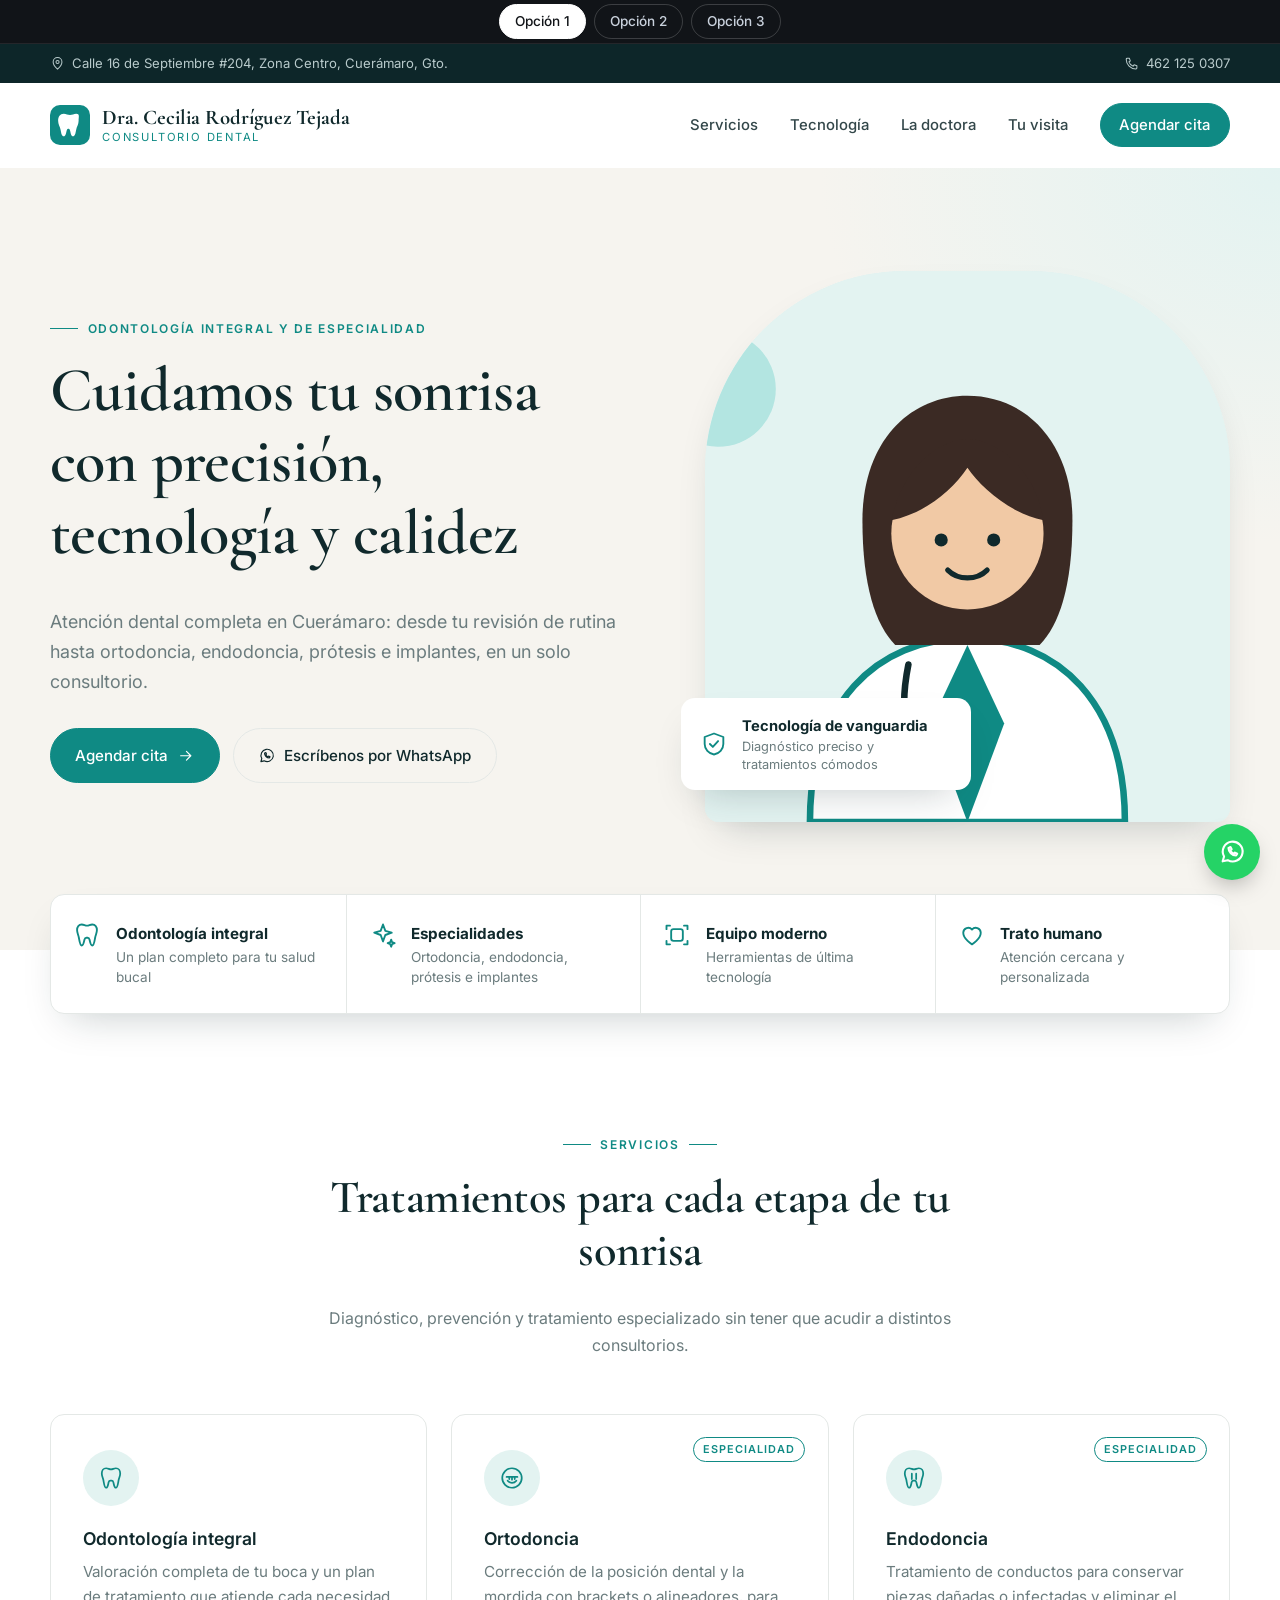
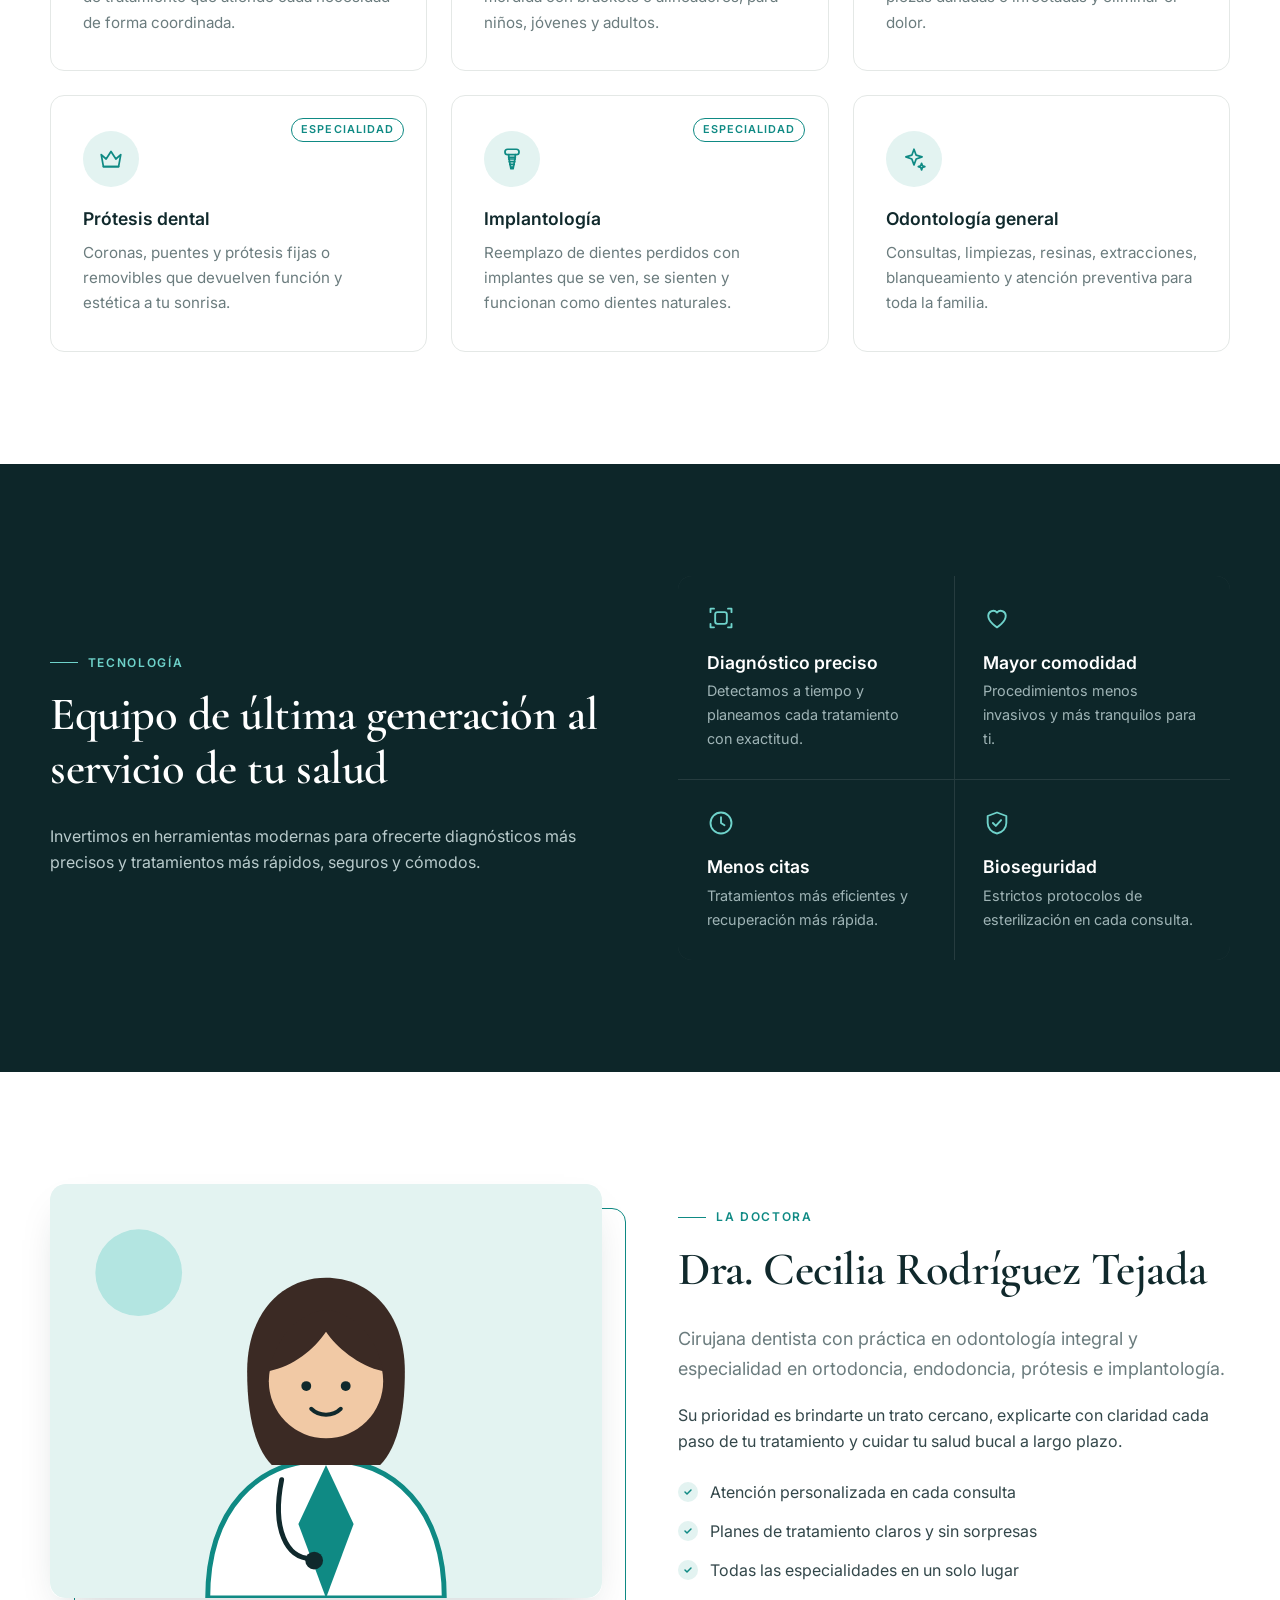
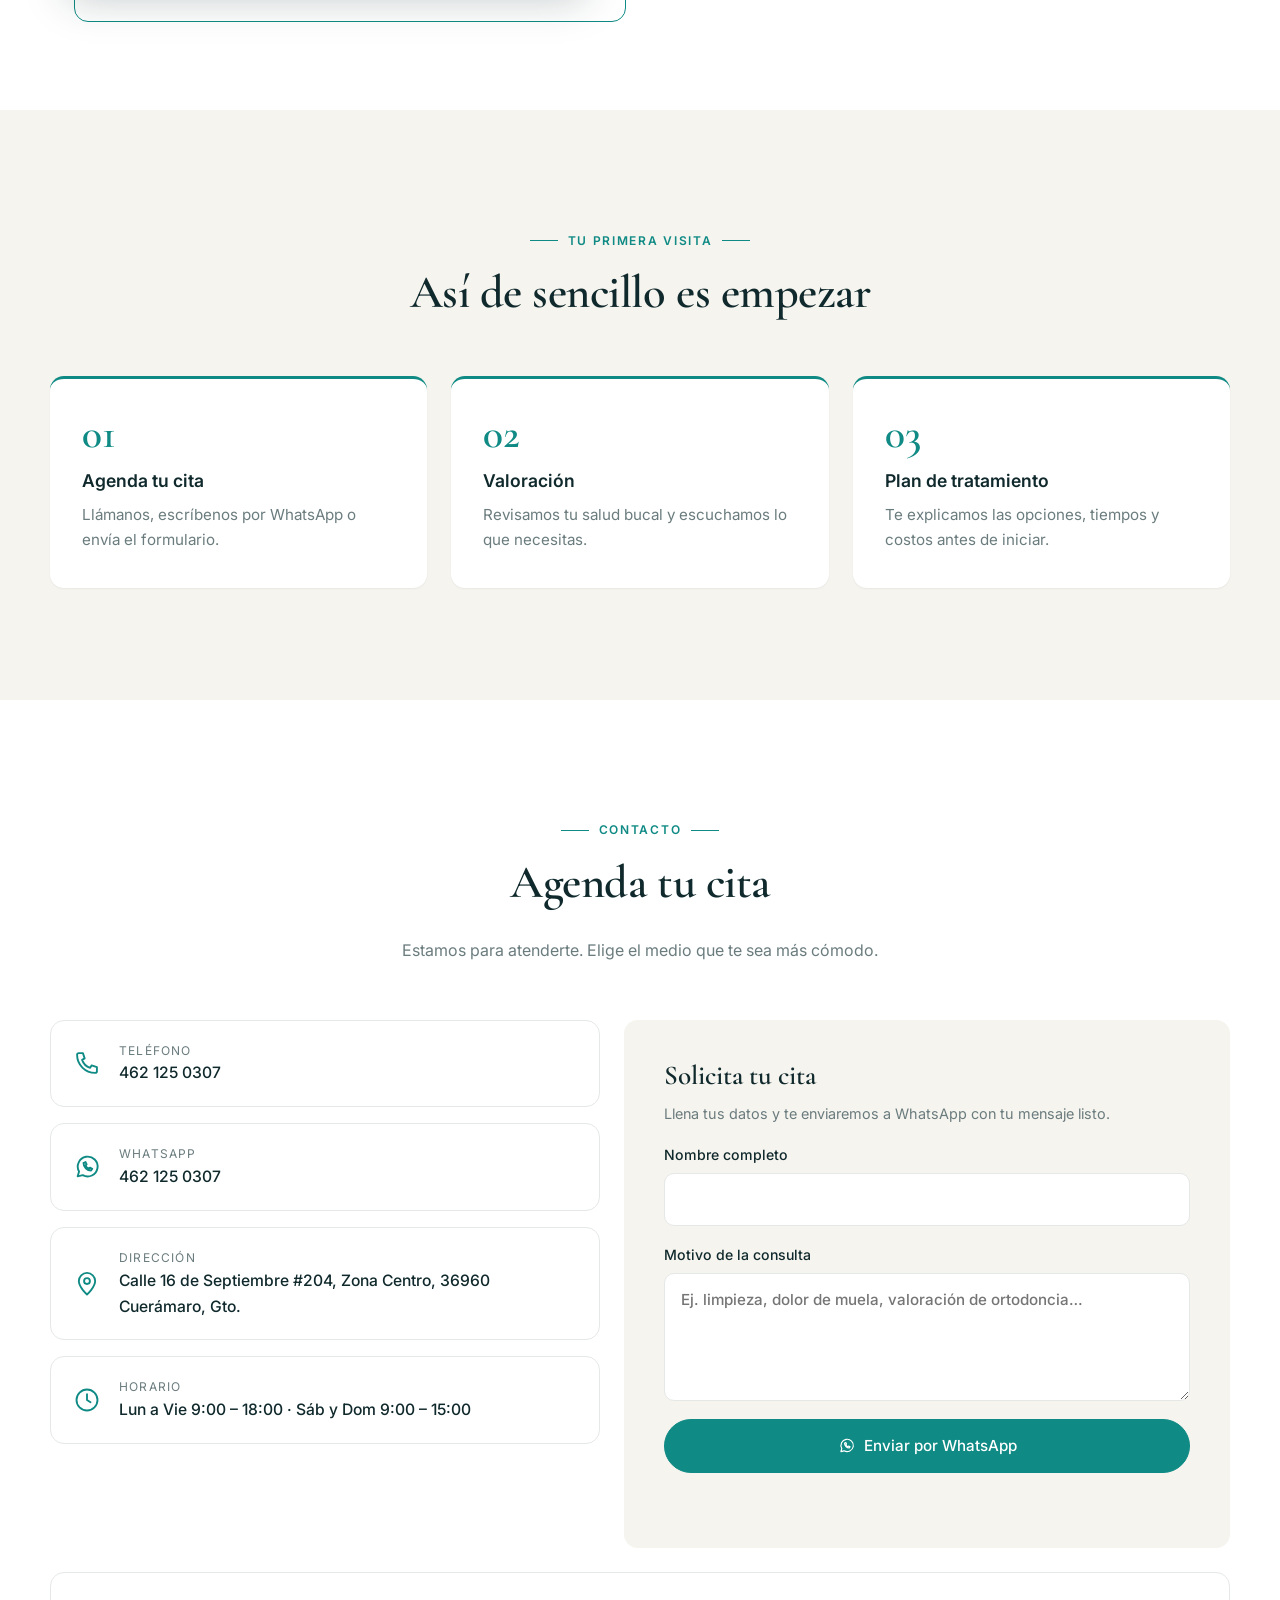
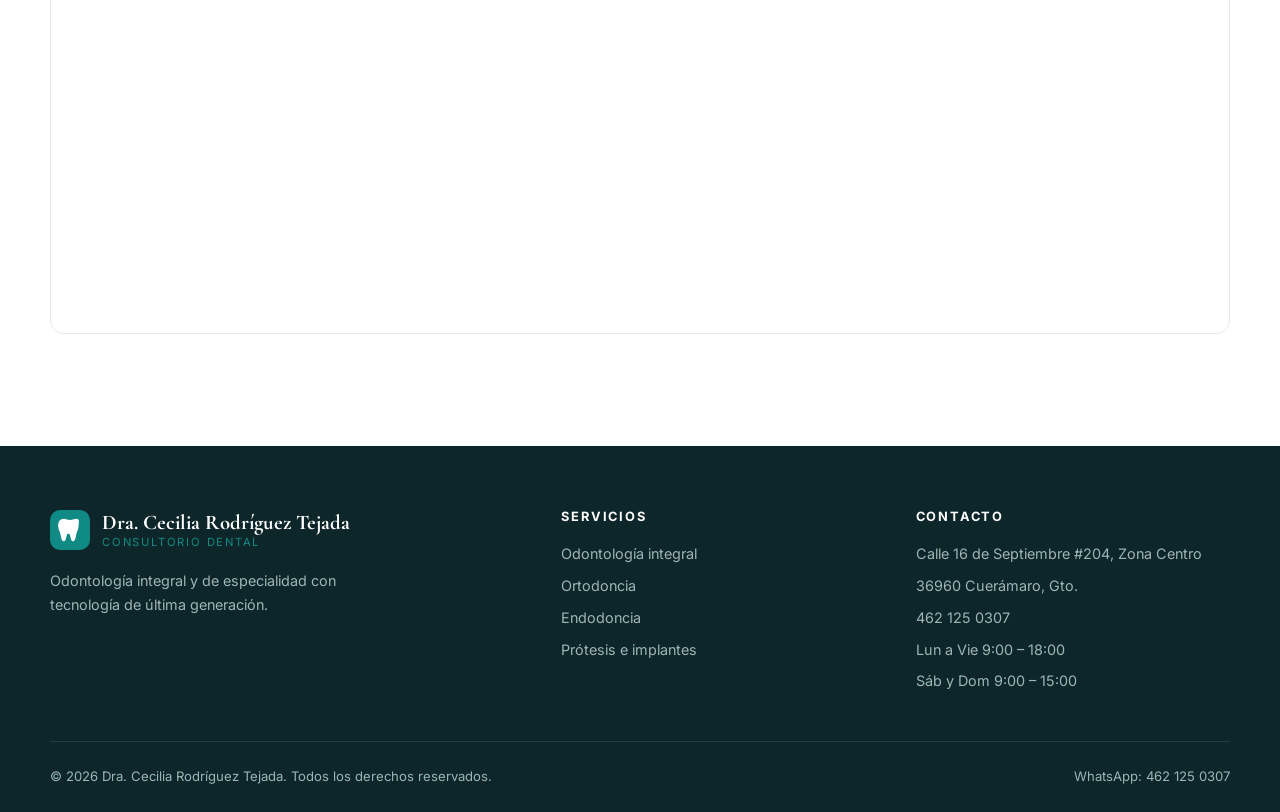
==== DraCeciliaRodriguez/index.html @ 2bcf930e "Add files via upload" ====
<!DOCTYPE html>
<html lang="es">
<head>
  <meta charset="UTF-8">
  <meta name="viewport" content="width=device-width, initial-scale=1.0, viewport-fit=cover">
  <title>Dra. Cecilia Rodríguez Tejada | Consultorio Dental en Cuerámaro</title>
  <meta name="description" content="Consultorio dental de la Dra. Cecilia Rodríguez Tejada en Cuerámaro, Gto.: odontología integral, ortodoncia, endodoncia, prótesis e implantología con tecnología de última generación.">
  <link rel="preconnect" href="https://fonts.googleapis.com">
  <link rel="preconnect" href="https://fonts.gstatic.com" crossorigin>
  <link href="https://fonts.googleapis.com/css2?family=Cormorant+Garamond:wght@500;600;700&family=Inter:wght@400;500;600&display=swap" rel="stylesheet">
  <link rel="stylesheet" href="css/styles.css">
  <link rel="stylesheet" href="css/switcher.css">
  <link rel="icon" href="img/favicon.svg" type="image/svg+xml">
</head>
<body>

  <!-- Menú para cambiar de versión -->
  <nav class="switcher" aria-label="Versiones de la página">
    <a href="index.html" aria-current="page">Opción 1</a>
    <a href="index2.html">Opción 2</a>
    <a href="index3.html">Opción 3</a>
  </nav>

  <!-- Íconos reutilizables -->
  <svg width="0" height="0" style="position:absolute" aria-hidden="true">
    <defs>
      <symbol id="i-tooth" viewBox="0 0 24 24"><path d="M7.5 3C4.9 3 3.5 5 3.5 7.8c0 2.4 1 3.8 1.5 6.3.5 2.6.9 6.9 2.5 6.9s1.8-3 2.3-5c.3-1.3.9-1.6 1.7-1.6h1c.8 0 1.4.3 1.7 1.6.5 2 .7 5 2.3 5s2-4.3 2.5-6.9c.5-2.5 1.5-3.9 1.5-6.3C20.5 5 19.1 3 16.5 3c-1.9 0-2.8 1-4.5 1S9.4 3 7.5 3z"/></symbol>
      <symbol id="i-smile" viewBox="0 0 24 24"><circle cx="12" cy="12" r="9"/><path d="M8 14.5c1 1.3 2.4 2 4 2s3-.7 4-2"/><path d="M7 11h10"/><path d="M9.5 11v2M12 11v2.5M14.5 11v2"/></symbol>
      <symbol id="i-root" viewBox="0 0 24 24"><path d="M7.5 3C4.9 3 3.5 5 3.5 7.8c0 2.4 1 3.8 1.5 6.3.5 2.6.9 6.9 2.5 6.9s1.8-3 2.3-5c.3-1.3.9-1.6 1.7-1.6h1c.8 0 1.4.3 1.7 1.6.5 2 .7 5 2.3 5s2-4.3 2.5-6.9c.5-2.5 1.5-3.9 1.5-6.3C20.5 5 19.1 3 16.5 3c-1.9 0-2.8 1-4.5 1S9.4 3 7.5 3z"/><path d="M10 8v5M14 8v5"/></symbol>
      <symbol id="i-crown" viewBox="0 0 24 24"><path d="M3 8l4.5 4L12 5l4.5 7L21 8l-2 11H5z"/><path d="M5 19h14"/></symbol>
      <symbol id="i-implant" viewBox="0 0 24 24"><path d="M8 3h8c1.5 0 2.5 1 2.5 2.5S17.5 8 16 8H8C6.5 8 5.5 7 5.5 5.5S6.5 3 8 3z"/><path d="M9 8v2.5h6V8"/><path d="M9 12h6M9.5 14.5h5M10 17h4M11 19.5h2"/><path d="M9 10.5L11 21h2l2-10.5"/></symbol>
      <symbol id="i-sparkle" viewBox="0 0 24 24"><path d="M12 3l2 5.5L19.5 10 14 12l-2 5.5L10 12 4.5 10 10 8.5z"/><path d="M19 16l.8 2.2L22 19l-2.2.8L19 22l-.8-2.2L16 19l2.2-.8z"/></symbol>
      <symbol id="i-scan" viewBox="0 0 24 24"><path d="M3 7V4h3M18 4h3v3M21 17v3h-3M6 20H3v-3"/><rect x="7" y="7" width="10" height="10" rx="2"/></symbol>
      <symbol id="i-shield" viewBox="0 0 24 24"><path d="M12 3l8 3v6c0 4.5-3.4 8.2-8 9-4.6-.8-8-4.5-8-9V6z"/><path d="M8.5 12l2.5 2.5 4.5-5"/></symbol>
      <symbol id="i-clock" viewBox="0 0 24 24"><circle cx="12" cy="12" r="9"/><path d="M12 7v5l3 2"/></symbol>
      <symbol id="i-heart" viewBox="0 0 24 24"><path d="M12 20s-7.5-4.6-7.5-10A4.3 4.3 0 0 1 12 7.3 4.3 4.3 0 0 1 19.5 10c0 5.4-7.5 10-7.5 10z"/></symbol>
      <symbol id="i-pin" viewBox="0 0 24 24"><path d="M12 21s-7-6.2-7-11.5A7 7 0 0 1 19 9.5C19 14.8 12 21 12 21z"/><circle cx="12" cy="9.5" r="2.5"/></symbol>
      <symbol id="i-phone" viewBox="0 0 24 24"><path d="M5 3.5h3.5l1.5 4.5-2.2 1.3a11 11 0 0 0 6.9 6.9L16 14l4.5 1.5V19a1.5 1.5 0 0 1-1.5 1.5A15.5 15.5 0 0 1 3.5 5 1.5 1.5 0 0 1 5 3.5z"/></symbol>
      <symbol id="i-arrow" viewBox="0 0 24 24"><path d="M5 12h14M13 6l6 6-6 6"/></symbol>
      <symbol id="i-whatsapp" viewBox="0 0 24 24"><path d="M4 20l1.2-4.2A8.5 8.5 0 1 1 8.4 19z"/><path d="M9 8.5c0 3.5 3 6.5 6.5 6.5l1-1.5-2-1-1 1c-1.2-.5-2.3-1.6-2.8-2.8l1-1-1-2-1.5 1z"/></symbol>
    </defs>
  </svg>

  <!-- Barra superior -->
  <div class="topbar">
    <div class="container topbar__inner">
      <span><svg class="icon"><use href="#i-pin"/></svg> Calle 16 de Septiembre #204, Zona Centro, Cuerámaro, Gto.</span>
      <a href="tel:+524621250307"><svg class="icon"><use href="#i-phone"/></svg> 462 125 0307</a>
    </div>
  </div>

  <!-- Encabezado -->
  <header class="header" id="header">
    <div class="container header__inner">
      <a href="#inicio" class="logo">
        <img src="img/logo.svg" alt="" width="40" height="40">
        <span class="logo__text">
          <strong>Dra. Cecilia Rodríguez Tejada</strong>
          <small>Consultorio Dental</small>
        </span>
      </a>
      <button class="nav-toggle" id="navToggle" aria-label="Abrir menú" aria-expanded="false">
        <span></span><span></span><span></span>
      </button>
      <nav class="nav" id="nav">
        <a href="#servicios">Servicios</a>
        <a href="#tecnologia">Tecnología</a>
        <a href="#doctora">La doctora</a>
        <a href="#visita">Tu visita</a>
        <a href="#contacto" class="btn btn--small">Agendar cita</a>
      </nav>
    </div>
  </header>

  <main>
    <!-- Hero -->
    <section class="hero" id="inicio">
      <div class="container hero__inner">
        <div class="hero__text">
          <p class="eyebrow">Odontología integral y de especialidad</p>
          <h1>Cuidamos tu sonrisa con precisión, tecnología y calidez</h1>
          <p class="lead">Atención dental completa en Cuerámaro: desde tu revisión de rutina hasta ortodoncia, endodoncia, prótesis e implantes, en un solo consultorio.</p>
          <div class="hero__actions">
            <a href="#contacto" class="btn">Agendar cita <svg class="icon"><use href="#i-arrow"/></svg></a>
            <a href="https://wa.me/524621250307" class="btn btn--ghost" target="_blank" rel="noopener"><svg class="icon"><use href="#i-whatsapp"/></svg> Escríbenos por WhatsApp</a>
          </div>
        </div>
        <div class="hero__media">
          <div class="hero__frame">
            <img src="img/doctora.svg" alt="Dra. Cecilia Rodríguez Tejada" width="560" height="420">
          </div>
          <div class="hero__badge">
            <svg class="icon icon--lg"><use href="#i-shield"/></svg>
            <div><strong>Tecnología de vanguardia</strong><span>Diagnóstico preciso y tratamientos cómodos</span></div>
          </div>
        </div>
      </div>
    </section>

    <!-- Franja de beneficios -->
    <section class="features">
      <div class="container features__grid">
        <div class="feature"><svg class="icon icon--lg"><use href="#i-tooth"/></svg><div><strong>Odontología integral</strong><span>Un plan completo para tu salud bucal</span></div></div>
        <div class="feature"><svg class="icon icon--lg"><use href="#i-sparkle"/></svg><div><strong>Especialidades</strong><span>Ortodoncia, endodoncia, prótesis e implantes</span></div></div>
        <div class="feature"><svg class="icon icon--lg"><use href="#i-scan"/></svg><div><strong>Equipo moderno</strong><span>Herramientas de última tecnología</span></div></div>
        <div class="feature"><svg class="icon icon--lg"><use href="#i-heart"/></svg><div><strong>Trato humano</strong><span>Atención cercana y personalizada</span></div></div>
      </div>
    </section>

    <!-- Servicios -->
    <section class="section" id="servicios">
      <div class="container">
        <div class="section__header">
          <p class="eyebrow">Servicios</p>
          <h2>Tratamientos para cada etapa de tu sonrisa</h2>
          <p>Diagnóstico, prevención y tratamiento especializado sin tener que acudir a distintos consultorios.</p>
        </div>
        <div class="grid grid--3">
          <article class="card">
            <div class="card__icon"><svg class="icon"><use href="#i-tooth"/></svg></div>
            <h3>Odontología integral</h3>
            <p>Valoración completa de tu boca y un plan de tratamiento que atiende cada necesidad de forma coordinada.</p>
          </article>
          <article class="card">
            <span class="tag">Especialidad</span>
            <div class="card__icon"><svg class="icon"><use href="#i-smile"/></svg></div>
            <h3>Ortodoncia</h3>
            <p>Corrección de la posición dental y la mordida con brackets o alineadores, para niños, jóvenes y adultos.</p>
          </article>
          <article class="card">
            <span class="tag">Especialidad</span>
            <div class="card__icon"><svg class="icon"><use href="#i-root"/></svg></div>
            <h3>Endodoncia</h3>
            <p>Tratamiento de conductos para conservar piezas dañadas o infectadas y eliminar el dolor.</p>
          </article>
          <article class="card">
            <span class="tag">Especialidad</span>
            <div class="card__icon"><svg class="icon"><use href="#i-crown"/></svg></div>
            <h3>Prótesis dental</h3>
            <p>Coronas, puentes y prótesis fijas o removibles que devuelven función y estética a tu sonrisa.</p>
          </article>
          <article class="card">
            <span class="tag">Especialidad</span>
            <div class="card__icon"><svg class="icon"><use href="#i-implant"/></svg></div>
            <h3>Implantología</h3>
            <p>Reemplazo de dientes perdidos con implantes que se ven, se sienten y funcionan como dientes naturales.</p>
          </article>
          <article class="card">
            <div class="card__icon"><svg class="icon"><use href="#i-sparkle"/></svg></div>
            <h3>Odontología general</h3>
            <p>Consultas, limpiezas, resinas, extracciones, blanqueamiento y atención preventiva para toda la familia.</p>
          </article>
        </div>
      </div>
    </section>

    <!-- Tecnología -->
    <section class="section section--dark" id="tecnologia">
      <div class="container split">
        <div class="split__text">
          <p class="eyebrow">Tecnología</p>
          <h2>Equipo de última generación al servicio de tu salud</h2>
          <p>Invertimos en herramientas modernas para ofrecerte diagnósticos más precisos y tratamientos más rápidos, seguros y cómodos.</p>
        </div>
        <div class="tech-grid">
          <div class="tech"><svg class="icon icon--lg"><use href="#i-scan"/></svg><h3>Diagnóstico preciso</h3><p>Detectamos a tiempo y planeamos cada tratamiento con exactitud.</p></div>
          <div class="tech"><svg class="icon icon--lg"><use href="#i-heart"/></svg><h3>Mayor comodidad</h3><p>Procedimientos menos invasivos y más tranquilos para ti.</p></div>
          <div class="tech"><svg class="icon icon--lg"><use href="#i-clock"/></svg><h3>Menos citas</h3><p>Tratamientos más eficientes y recuperación más rápida.</p></div>
          <div class="tech"><svg class="icon icon--lg"><use href="#i-shield"/></svg><h3>Bioseguridad</h3><p>Estrictos protocolos de esterilización en cada consulta.</p></div>
        </div>
      </div>
    </section>

    <!-- La doctora -->
    <section class="section" id="doctora">
      <div class="container split">
        <div class="split__media">
          <!-- Reemplaza por una foto de la doctora, p. ej. img/doctora.jpg -->
          <div class="portrait">
            <img src="img/doctora.svg" alt="Dra. Cecilia Rodríguez Tejada" width="560" height="420">
          </div>
        </div>
        <div class="split__text">
          <p class="eyebrow">La doctora</p>
          <h2>Dra. Cecilia Rodríguez Tejada</h2>
          <p class="lead">Cirujana dentista con práctica en odontología integral y especialidad en ortodoncia, endodoncia, prótesis e implantología.</p>
          <p>Su prioridad es brindarte un trato cercano, explicarte con claridad cada paso de tu tratamiento y cuidar tu salud bucal a largo plazo.</p>
          <ul class="checklist">
            <li>Atención personalizada en cada consulta</li>
            <li>Planes de tratamiento claros y sin sorpresas</li>
            <li>Todas las especialidades en un solo lugar</li>
          </ul>
        </div>
      </div>
    </section>

    <!-- Primera visita -->
    <section class="section section--alt" id="visita">
      <div class="container">
        <div class="section__header">
          <p class="eyebrow">Tu primera visita</p>
          <h2>Así de sencillo es empezar</h2>
        </div>
        <ol class="steps">
          <li class="step"><span class="step__num">01</span><h3>Agenda tu cita</h3><p>Llámanos, escríbenos por WhatsApp o envía el formulario.</p></li>
          <li class="step"><span class="step__num">02</span><h3>Valoración</h3><p>Revisamos tu salud bucal y escuchamos lo que necesitas.</p></li>
          <li class="step"><span class="step__num">03</span><h3>Plan de tratamiento</h3><p>Te explicamos las opciones, tiempos y costos antes de iniciar.</p></li>
        </ol>
      </div>
    </section>

    <!-- Contacto -->
    <section class="section" id="contacto">
      <div class="container">
        <div class="section__header">
          <p class="eyebrow">Contacto</p>
          <h2>Agenda tu cita</h2>
          <p>Estamos para atenderte. Elige el medio que te sea más cómodo.</p>
        </div>
        <div class="contact">
          <div class="contact__info">
            <a class="contact-card" href="tel:+524621250307">
              <svg class="icon icon--lg"><use href="#i-phone"/></svg>
              <div><span>Teléfono</span><strong>462 125 0307</strong></div>
            </a>
            <a class="contact-card" href="https://wa.me/524621250307" target="_blank" rel="noopener">
              <svg class="icon icon--lg"><use href="#i-whatsapp"/></svg>
              <div><span>WhatsApp</span><strong>462 125 0307</strong></div>
            </a>
            <a class="contact-card" href="https://maps.google.com/?cid=9035574526727270491" target="_blank" rel="noopener">
              <svg class="icon icon--lg"><use href="#i-pin"/></svg>
              <div><span>Dirección</span><strong>Calle 16 de Septiembre #204, Zona Centro, 36960 Cuerámaro, Gto.</strong></div>
            </a>
            <div class="contact-card">
              <svg class="icon icon--lg"><use href="#i-clock"/></svg>
              <div><span>Horario</span><strong>Lun a Vie 9:00 – 18:00 · Sáb y Dom 9:00 – 15:00</strong></div>
            </div>
          </div>
          <!-- El formulario abre WhatsApp con el mensaje ya redactado (no requiere servidor) -->
          <form class="form" id="contactForm" novalidate>
            <h3>Solicita tu cita</h3>
            <p class="form__note">Llena tus datos y te enviaremos a WhatsApp con tu mensaje listo.</p>
            <label>Nombre completo
              <input type="text" name="nombre" required>
            </label>
            <label>Motivo de la consulta
              <textarea name="mensaje" rows="4" required placeholder="Ej. limpieza, dolor de muela, valoración de ortodoncia…"></textarea>
            </label>
            <button type="submit" class="btn"><svg class="icon"><use href="#i-whatsapp"/></svg> Enviar por WhatsApp</button>
            <p class="form__status" id="formStatus" role="status"></p>
          </form>
        </div>
        <div class="map">
          <iframe title="Ubicación del consultorio" loading="lazy" referrerpolicy="no-referrer-when-downgrade"
            src="https://maps.google.com/maps?q=20.6257569,-101.6734049&z=17&output=embed"></iframe>
        </div>
      </div>
    </section>
  </main>

  <!-- Pie de página -->
  <footer class="footer">
    <div class="container footer__grid">
      <div>
        <a href="#inicio" class="logo logo--light">
          <img src="img/logo.svg" alt="" width="40" height="40">
          <span class="logo__text"><strong>Dra. Cecilia Rodríguez Tejada</strong><small>Consultorio Dental</small></span>
        </a>
        <p>Odontología integral y de especialidad con tecnología de última generación.</p>
      </div>
      <div>
        <h4>Servicios</h4>
        <ul>
          <li>Odontología integral</li>
          <li>Ortodoncia</li>
          <li>Endodoncia</li>
          <li>Prótesis e implantes</li>
        </ul>
      </div>
      <div>
        <h4>Contacto</h4>
        <ul>
          <li>Calle 16 de Septiembre #204, Zona Centro</li>
          <li>36960 Cuerámaro, Gto.</li>
          <li><a href="tel:+524621250307">462 125 0307</a></li>
          <li>Lun a Vie 9:00 – 18:00</li>
          <li>Sáb y Dom 9:00 – 15:00</li>
        </ul>
      </div>
    </div>
    <div class="container footer__bottom">
      <p>&copy; <span id="year"></span> Dra. Cecilia Rodríguez Tejada. Todos los derechos reservados.</p>
      <a href="https://wa.me/524621250307" target="_blank" rel="noopener">WhatsApp: 462 125 0307</a>
    </div>
  </footer>

  <!-- Botón flotante de WhatsApp -->
  <a class="wa-float" href="https://wa.me/524621250307" target="_blank" rel="noopener" aria-label="Escríbenos por WhatsApp">
    <svg class="icon"><use href="#i-whatsapp"/></svg>
  </a>

  <script src="js/main.js"></script>
</body>
</html>
---- DraCeciliaRodriguez/css/styles.css ----
/* ==========================
   Variables (cambia aquí los colores de tu marca)
   ========================== */
:root {
  --color-primary: #0f8a84;
  --color-primary-dark: #0b6d68;
  --color-primary-soft: #e3f3f1;
  --color-ink: #10292c;
  --color-text: #33474a;
  --color-muted: #6b7c7e;
  --color-bg: #ffffff;
  --color-bg-alt: #f6f4ef;
  --color-dark: #0d2629;
  --color-border: #e4e8e6;
  --radius: 14px;
  --shadow-sm: 0 1px 2px rgba(16, 41, 44, .06);
  --shadow: 0 18px 40px -18px rgba(16, 41, 44, .25);
  --font: "Inter", system-ui, -apple-system, "Segoe UI", Roboto, sans-serif;
  --font-display: "Cormorant Garamond", Georgia, serif;
}

/* ==========================
   Base
   ========================== */
*,
*::before,
*::after { box-sizing: border-box; }

html { scroll-behavior: smooth; scroll-padding-top: 84px; }

body {
  margin: 0;
  font-family: var(--font);
  font-size: 16px;
  color: var(--color-text);
  background: var(--color-bg);
  line-height: 1.65;
  -webkit-font-smoothing: antialiased;
}

img { max-width: 100%; height: auto; display: block; }
a { color: inherit; }
h1, h2, h3, h4 { color: var(--color-ink); line-height: 1.15; margin: 0 0 .6em; }
h1, h2 { font-family: var(--font-display); font-weight: 600; letter-spacing: -.01em; }
h1 { font-size: clamp(2.4rem, 5.5vw, 3.9rem); }
h2 { font-size: clamp(2rem, 4vw, 2.9rem); }
h3 { font-size: 1.1rem; font-weight: 600; }
p { margin: 0 0 1em; }

.container { width: min(1180px, 100% - 32px); margin-inline: auto; }

.icon {
  width: 1.15em; height: 1.15em;
  fill: none; stroke: currentColor; stroke-width: 1.6;
  stroke-linecap: round; stroke-linejoin: round;
  flex-shrink: 0; vertical-align: -.2em;
}
.icon--lg { width: 28px; height: 28px; }

.eyebrow {
  display: inline-flex; align-items: center; gap: .6rem;
  color: var(--color-primary);
  font-weight: 600;
  text-transform: uppercase;
  letter-spacing: .14em;
  font-size: .75rem;
  margin-bottom: 1rem;
}
.eyebrow::before { content: ""; width: 28px; height: 1px; background: currentColor; }

.lead { font-size: 1.125rem; color: var(--color-muted); }

/* ==========================
   Botones
   ========================== */
.btn {
  display: inline-flex; align-items: center; justify-content: center; gap: .55rem;
  padding: .9em 1.6em;
  border-radius: 999px;
  border: 1px solid var(--color-primary);
  background: var(--color-primary);
  color: #fff;
  font: inherit; font-weight: 500; font-size: .95rem;
  text-decoration: none;
  cursor: pointer;
  transition: background .2s, color .2s, border-color .2s, box-shadow .2s;
}
.btn:hover { background: var(--color-primary-dark); border-color: var(--color-primary-dark); box-shadow: 0 8px 20px -8px rgba(15, 138, 132, .6); }
.btn--ghost { background: transparent; color: var(--color-ink); border-color: var(--color-border); }
.btn--ghost:hover { background: #fff; color: var(--color-primary); border-color: var(--color-primary); box-shadow: none; }
.btn--small { padding: .6em 1.25em; }

/* ==========================
   Barra superior y encabezado
   ========================== */
.topbar { background: var(--color-dark); color: #b9cbcc; font-size: .82rem; }
.topbar__inner { display: flex; justify-content: space-between; align-items: center; gap: 1rem; padding: .55rem 0; }
.topbar span, .topbar a { display: inline-flex; align-items: center; gap: .45rem; text-decoration: none; }
.topbar a:hover { color: #fff; }
@media (max-width: 640px) { .topbar span { display: none; } .topbar__inner { justify-content: center; } }

.header {
  position: sticky; top: 0; z-index: 100;
  background: rgba(255, 255, 255, .95);
  backdrop-filter: blur(10px);
  border-bottom: 1px solid transparent;
  transition: border-color .2s, box-shadow .2s;
}
.header.is-scrolled { border-color: var(--color-border); box-shadow: var(--shadow-sm); }
.header__inner { display: flex; align-items: center; justify-content: space-between; height: 84px; }

.logo { display: flex; align-items: center; gap: .75rem; text-decoration: none; }
.logo__text { display: flex; flex-direction: column; line-height: 1.2; }
.logo__text strong { font-family: var(--font-display); font-size: 1.3rem; font-weight: 700; color: var(--color-ink); }
.logo__text small { font-size: .7rem; letter-spacing: .16em; text-transform: uppercase; color: var(--color-primary); }
.logo--light strong { color: #fff; }

.nav { display: flex; align-items: center; gap: 2rem; }
.nav a { text-decoration: none; font-weight: 500; font-size: .93rem; }
.nav a:not(.btn) { position: relative; }
.nav a:not(.btn)::after {
  content: ""; position: absolute; left: 0; right: 0; bottom: -6px; height: 1px;
  background: var(--color-primary); transform: scaleX(0); transition: transform .25s;
}
.nav a:not(.btn):hover { color: var(--color-primary); }
.nav a:not(.btn):hover::after { transform: scaleX(1); }

.nav-toggle { display: none; background: none; border: 0; padding: 8px; cursor: pointer; }
.nav-toggle span { display: block; width: 24px; height: 2px; margin: 5px 0; background: var(--color-ink); transition: transform .2s, opacity .2s; }

@media (max-width: 900px) {
  .nav-toggle { display: block; }
  .nav {
    position: absolute; top: 84px; left: 0; right: 0;
    flex-direction: column; align-items: stretch; gap: 0;
    padding: .5rem 16px 1.5rem;
    background: #fff;
    border-bottom: 1px solid var(--color-border);
    box-shadow: var(--shadow);
    display: none;
  }
  .nav.is-open { display: flex; }
  .nav a { padding: .85rem 0; border-bottom: 1px solid var(--color-border); }
  .nav a:not(.btn)::after { display: none; }
  .nav .btn { margin-top: 1rem; border-bottom: 0; }
  .nav-toggle[aria-expanded="true"] span:nth-child(1) { transform: translateY(7px) rotate(45deg); }
  .nav-toggle[aria-expanded="true"] span:nth-child(2) { opacity: 0; }
  .nav-toggle[aria-expanded="true"] span:nth-child(3) { transform: translateY(-7px) rotate(-45deg); }
}
@media (max-width: 420px) { .logo__text strong { font-size: 1.1rem; } }

/* ==========================
   Hero
   ========================== */
.hero {
  padding: clamp(3.5rem, 8vw, 6.5rem) 0 clamp(5rem, 10vw, 8rem);
  background:
    radial-gradient(60% 80% at 100% 0%, var(--color-primary-soft) 0%, transparent 60%),
    var(--color-bg-alt);
}
.hero__inner { display: grid; grid-template-columns: 1.1fr 1fr; gap: clamp(2rem, 6vw, 5rem); align-items: center; }
.hero__actions { display: flex; flex-wrap: wrap; gap: .8rem; margin-top: 2rem; }

.hero__media { position: relative; }
.hero__frame {
  border-radius: 200px 200px var(--radius) var(--radius);
  overflow: hidden;
  box-shadow: var(--shadow);
  background: var(--color-primary-soft);
}
.hero__frame img { width: 100%; aspect-ratio: 4 / 4.2; object-fit: cover; }
.hero__badge {
  position: absolute; left: -24px; bottom: 32px;
  display: flex; align-items: center; gap: .9rem;
  max-width: 290px;
  background: #fff;
  padding: 1rem 1.2rem;
  border-radius: var(--radius);
  box-shadow: var(--shadow);
  color: var(--color-primary);
}
.hero__badge strong { display: block; color: var(--color-ink); font-size: .92rem; }
.hero__badge span { display: block; color: var(--color-muted); font-size: .8rem; line-height: 1.4; }

@media (max-width: 900px) {
  .hero__inner { grid-template-columns: 1fr; }
  .hero__media { max-width: 460px; }
  .hero__badge { left: 12px; }
}

/* ==========================
   Franja de beneficios
   ========================== */
.features { margin-top: -3.5rem; position: relative; z-index: 2; }
.features__grid {
  display: grid; grid-template-columns: repeat(4, 1fr);
  background: #fff;
  border: 1px solid var(--color-border);
  border-radius: var(--radius);
  box-shadow: var(--shadow);
}
.feature { display: flex; gap: .9rem; padding: 1.6rem 1.4rem; color: var(--color-primary); }
.feature + .feature { border-left: 1px solid var(--color-border); }
.feature strong { display: block; color: var(--color-ink); font-size: .95rem; margin-bottom: .15rem; }
.feature span { display: block; color: var(--color-muted); font-size: .85rem; line-height: 1.45; }
@media (max-width: 900px) {
  .features__grid { grid-template-columns: 1fr 1fr; }
  .feature:nth-child(3) { border-left: 0; }
  .feature:nth-child(n+3) { border-top: 1px solid var(--color-border); }
}
@media (max-width: 520px) {
  .features__grid { grid-template-columns: 1fr; }
  .feature + .feature { border-left: 0; border-top: 1px solid var(--color-border); }
}

/* ==========================
   Secciones
   ========================== */
.section { padding: clamp(4rem, 9vw, 7rem) 0; }
.section--alt { background: var(--color-bg-alt); }
.section--dark { background: var(--color-dark); color: #b9cbcc; }
.section--dark h2, .section--dark h3 { color: #fff; }
.section--dark .eyebrow { color: #6fd3cb; }
.section__header { text-align: center; max-width: 660px; margin: 0 auto 3.5rem; }
.section__header .eyebrow::after { content: ""; width: 28px; height: 1px; background: currentColor; }
.section__header p:last-child { color: var(--color-muted); }

.grid { display: grid; gap: 1.5rem; }
.grid--3 { grid-template-columns: repeat(auto-fit, minmax(300px, 1fr)); }

.card {
  position: relative;
  background: #fff;
  border: 1px solid var(--color-border);
  border-radius: var(--radius);
  padding: 2.2rem 2rem;
  transition: transform .25s, box-shadow .25s, border-color .25s;
}
.card:hover { transform: translateY(-4px); box-shadow: var(--shadow); border-color: transparent; }
.card__icon {
  width: 56px; height: 56px;
  display: grid; place-items: center;
  border-radius: 50%;
  background: var(--color-primary-soft);
  color: var(--color-primary);
  margin-bottom: 1.4rem;
  transition: background .25s, color .25s;
}
.card__icon .icon { width: 26px; height: 26px; }
.card:hover .card__icon { background: var(--color-primary); color: #fff; }
.card p { color: var(--color-muted); margin: 0; font-size: .95rem; }
.tag {
  position: absolute; top: 1.4rem; right: 1.4rem;
  font-size: .68rem; font-weight: 600; letter-spacing: .1em; text-transform: uppercase;
  color: var(--color-primary);
  border: 1px solid currentColor;
  border-radius: 999px;
  padding: .2em .8em;
}

.split { display: grid; grid-template-columns: 1fr 1fr; gap: clamp(2rem, 6vw, 5rem); align-items: center; }
@media (max-width: 900px) { .split { grid-template-columns: 1fr; } }

.checklist { list-style: none; padding: 0; margin: 1.5rem 0 0; display: grid; gap: .8rem; }
.checklist li { display: flex; gap: .75rem; align-items: flex-start; }
.checklist li::before {
  content: "";
  flex-shrink: 0;
  width: 20px; height: 20px; margin-top: .2em;
  border-radius: 50%;
  background: var(--color-primary-soft) url("data:image/svg+xml,%3Csvg xmlns='http://www.w3.org/2000/svg' viewBox='0 0 24 24' fill='none' stroke='%230f8a84' stroke-width='3' stroke-linecap='round' stroke-linejoin='round'%3E%3Cpath d='M6 12l4 4 8-8'/%3E%3C/svg%3E") center / 12px no-repeat;
}

/* Tecnología */
.tech-grid { display: grid; grid-template-columns: 1fr 1fr; gap: 1px; background: rgba(255,255,255,.1); border-radius: var(--radius); overflow: hidden; }
.tech { background: var(--color-dark); padding: 1.8rem; color: #6fd3cb; }
.tech h3 { margin: 1rem 0 .4rem; }
.tech p { margin: 0; color: #9fb4b6; font-size: .9rem; }
@media (max-width: 520px) { .tech-grid { grid-template-columns: 1fr; } }

/* Doctora */
.portrait { position: relative; }
.portrait::before {
  content: ""; position: absolute; inset: 24px -24px -24px 24px;
  border: 1px solid var(--color-primary); border-radius: var(--radius);
}
.portrait img { position: relative; border-radius: var(--radius); box-shadow: var(--shadow); width: 100%; }
@media (max-width: 520px) { .portrait::before { inset: 12px -8px -12px 12px; } }

/* Pasos */
.steps { list-style: none; padding: 0; margin: 0; display: grid; grid-template-columns: repeat(3, 1fr); gap: 1.5rem; }
.step { background: #fff; border-radius: var(--radius); padding: 2.2rem 2rem; border-top: 3px solid var(--color-primary); box-shadow: var(--shadow-sm); }
.step__num { display: block; font-family: var(--font-display); font-size: 2.6rem; font-weight: 600; color: var(--color-primary); line-height: 1; margin-bottom: 1rem; }
.step p { color: var(--color-muted); margin: 0; font-size: .95rem; }
@media (max-width: 800px) { .steps { grid-template-columns: 1fr; } }

/* ==========================
   Contacto
   ========================== */
.contact { display: grid; grid-template-columns: 1fr 1.1fr; gap: 1.5rem; align-items: start; }
@media (max-width: 900px) { .contact { grid-template-columns: 1fr; } }
.contact__info { display: grid; gap: 1rem; }
.contact-card {
  display: flex; align-items: center; gap: 1.1rem;
  padding: 1.25rem 1.4rem;
  border: 1px solid var(--color-border);
  border-radius: var(--radius);
  text-decoration: none;
  color: var(--color-primary);
  transition: border-color .2s, box-shadow .2s;
}
a.contact-card:hover { border-color: var(--color-primary); box-shadow: var(--shadow-sm); }
.contact-card span { display: block; font-size: .75rem; letter-spacing: .1em; text-transform: uppercase; color: var(--color-muted); }
.contact-card strong { display: block; color: var(--color-ink); font-weight: 500; font-size: .98rem; }

.form {
  background: var(--color-bg-alt);
  border-radius: var(--radius);
  padding: clamp(1.5rem, 4vw, 2.5rem);
  display: grid; gap: 1.1rem;
}
.form h3 { font-family: var(--font-display); font-size: 1.7rem; margin: 0; }
.form label { display: grid; gap: .4rem; font-weight: 500; font-size: .88rem; color: var(--color-ink); }
.form input,
.form textarea {
  font: inherit; font-size: .95rem;
  padding: .85em 1em;
  background: #fff;
  border: 1px solid var(--color-border);
  border-radius: 10px;
  resize: vertical;
  transition: border-color .2s, box-shadow .2s;
}
.form input:focus,
.form textarea:focus { outline: none; border-color: var(--color-primary); box-shadow: 0 0 0 4px var(--color-primary-soft); }
.form__status { margin: 0; font-size: .9rem; min-height: 1.2em; }
.form__status.is-error { color: #b42318; }
.form__status.is-ok { color: var(--color-primary-dark); }

.map { margin-top: 1.5rem; border-radius: var(--radius); overflow: hidden; border: 1px solid var(--color-border); }
.map iframe { display: block; width: 100%; height: 360px; border: 0; filter: grayscale(.3); }

/* ==========================
   Pie de página
   ========================== */
.footer { background: var(--color-dark); color: #9fb4b6; padding-top: 4rem; font-size: .9rem; }
.footer__grid { display: grid; grid-template-columns: 1.5fr 1fr 1fr; gap: 2.5rem; padding-bottom: 3rem; }
.footer__grid p { margin-top: 1.2rem; max-width: 320px; }
.footer h4 { color: #fff; font-size: .8rem; letter-spacing: .14em; text-transform: uppercase; margin-bottom: 1.1rem; }
.footer ul { list-style: none; padding: 0; margin: 0; display: grid; gap: .5rem; }
.footer a { text-decoration: none; }
.footer a:hover { color: #fff; }
.footer__bottom {
  display: flex; flex-wrap: wrap; justify-content: space-between; gap: 1rem;
  padding: 1.5rem 0; border-top: 1px solid rgba(255,255,255,.1); font-size: .82rem;
}
.footer__bottom p { margin: 0; }

@media (max-width: 800px) { .footer__grid { grid-template-columns: 1fr; } }

/* Botón flotante de WhatsApp */
.wa-float {
  position: fixed; right: 20px; bottom: 20px; z-index: 200;
  width: 56px; height: 56px;
  display: grid; place-items: center;
  border-radius: 50%;
  background: #25d366; color: #fff;
  box-shadow: 0 10px 25px -8px rgba(0,0,0,.35);
  transition: transform .2s;
}
.wa-float:hover { transform: scale(1.06); }
.wa-float .icon { width: 28px; height: 28px; stroke-width: 1.8; }

/* ==========================
   Animación al hacer scroll
   ========================== */
.reveal { opacity: 0; transform: translateY(18px); transition: opacity .7s ease, transform .7s ease; }
.reveal.is-visible { opacity: 1; transform: none; }
@media (prefers-reduced-motion: reduce) {
  html { scroll-behavior: auto; }
  .reveal { opacity: 1; transform: none; transition: none; }
}
.form__note { margin: -.4rem 0 0; color: var(--color-muted); font-size: .9rem; }

/* ==========================
   Ajustes para teléfono
   ========================== */
@media (max-width: 640px) {
  html { scroll-padding-top: 72px; }
  body { font-size: 15.5px; }
  .header__inner { height: 68px; }
  .nav { top: 68px; max-height: calc(100vh - 68px); overflow-y: auto; }
  .logo img { width: 34px; height: 34px; }
  .logo__text strong { font-size: 1.12rem; }
  .logo__text small { font-size: .62rem; }

  .section { padding: 3.5rem 0; }
  .section__header { margin-bottom: 2.2rem; }
  .eyebrow { font-size: .7rem; letter-spacing: .12em; }

  .hero { padding: 2.5rem 0 4.5rem; }
  .hero__inner { gap: 2.5rem; }
  .hero__actions { flex-direction: column; }
  .hero__actions .btn { width: 100%; }
  .hero__media { max-width: 320px; margin-inline: auto; }
  .hero__badge { left: -8px; right: auto; bottom: 20px; padding: .8rem 1rem; max-width: 250px; }

  .features { margin-top: -2.5rem; }
  .features__grid { grid-template-columns: 1fr 1fr; }
  .feature { flex-direction: column; gap: .6rem; padding: 1.2rem 1rem; }
  .feature + .feature { border-top: 0; }
  .feature:nth-child(even) { border-left: 1px solid var(--color-border); }
  .feature:nth-child(n+3) { border-top: 1px solid var(--color-border); }
  .feature .icon--lg { width: 24px; height: 24px; }

  .grid--3 { grid-template-columns: 1fr; gap: 1rem; }
  .card { padding: 1.5rem; }
  .card__icon { width: 48px; height: 48px; margin-bottom: 1rem; }
  .tag { top: 1.1rem; right: 1.1rem; }

  .portrait::before { display: none; }
  .step { padding: 1.5rem; }
  .step__num { font-size: 2.1rem; margin-bottom: .6rem; }

  .contact-card { padding: 1rem 1.1rem; gap: .9rem; }
  .form { padding: 1.4rem; }
  .form input, .form textarea { font-size: 16px; } /* evita el zoom automático en iPhone */
  .form .btn { width: 100%; }
  .map iframe { height: 280px; }

  .footer { padding-top: 3rem; }
  .footer__grid { gap: 2rem; padding-bottom: 2rem; }
  .footer__bottom { flex-direction: column; gap: .4rem; padding-bottom: calc(5.5rem + env(safe-area-inset-bottom)); }

  .wa-float { right: 16px; bottom: calc(16px + env(safe-area-inset-bottom)); width: 52px; height: 52px; }
}

@media (max-width: 360px) {
  .logo__text strong { font-size: 1rem; }
  .features__grid { grid-template-columns: 1fr; }
  .feature:nth-child(even) { border-left: 0; }
  .feature + .feature { border-top: 1px solid var(--color-border); }
}

/* Espacio para el menú de versiones (css/switcher.css) */
html { scroll-padding-top: calc(84px + var(--switcher-h, 0px)); }
.header { top: var(--switcher-h, 0px); }
@media (max-width: 640px) { html { scroll-padding-top: calc(72px + var(--switcher-h, 0px)); } }
---- DraCeciliaRodriguez/css/switcher.css ----
/* ==========================
   Menú superior para cambiar entre versiones (compartido)
   ========================== */
:root { --switcher-h: 44px; }

.switcher {
  position: fixed; top: 0; left: 0; right: 0; z-index: 500;
  height: var(--switcher-h);
  display: flex; align-items: center; justify-content: center; gap: .5rem;
  background: #111418;
  border-bottom: 1px solid rgba(255, 255, 255, .08);
  font-family: "Inter", system-ui, -apple-system, "Segoe UI", Roboto, sans-serif;
}
.switcher a {
  padding: .4em 1.1em;
  border-radius: 999px;
  border: 1px solid rgba(255, 255, 255, .18);
  color: #c9d1dc;
  font-size: .85rem; font-weight: 500;
  text-decoration: none;
  transition: background .2s, color .2s, border-color .2s;
}
.switcher a:hover { color: #fff; border-color: rgba(255, 255, 255, .45); }
.switcher a[aria-current="page"] { background: #fff; color: #111418; border-color: #fff; }

/* Desplaza el contenido para dejar espacio al menú */
body { padding-top: var(--switcher-h); }
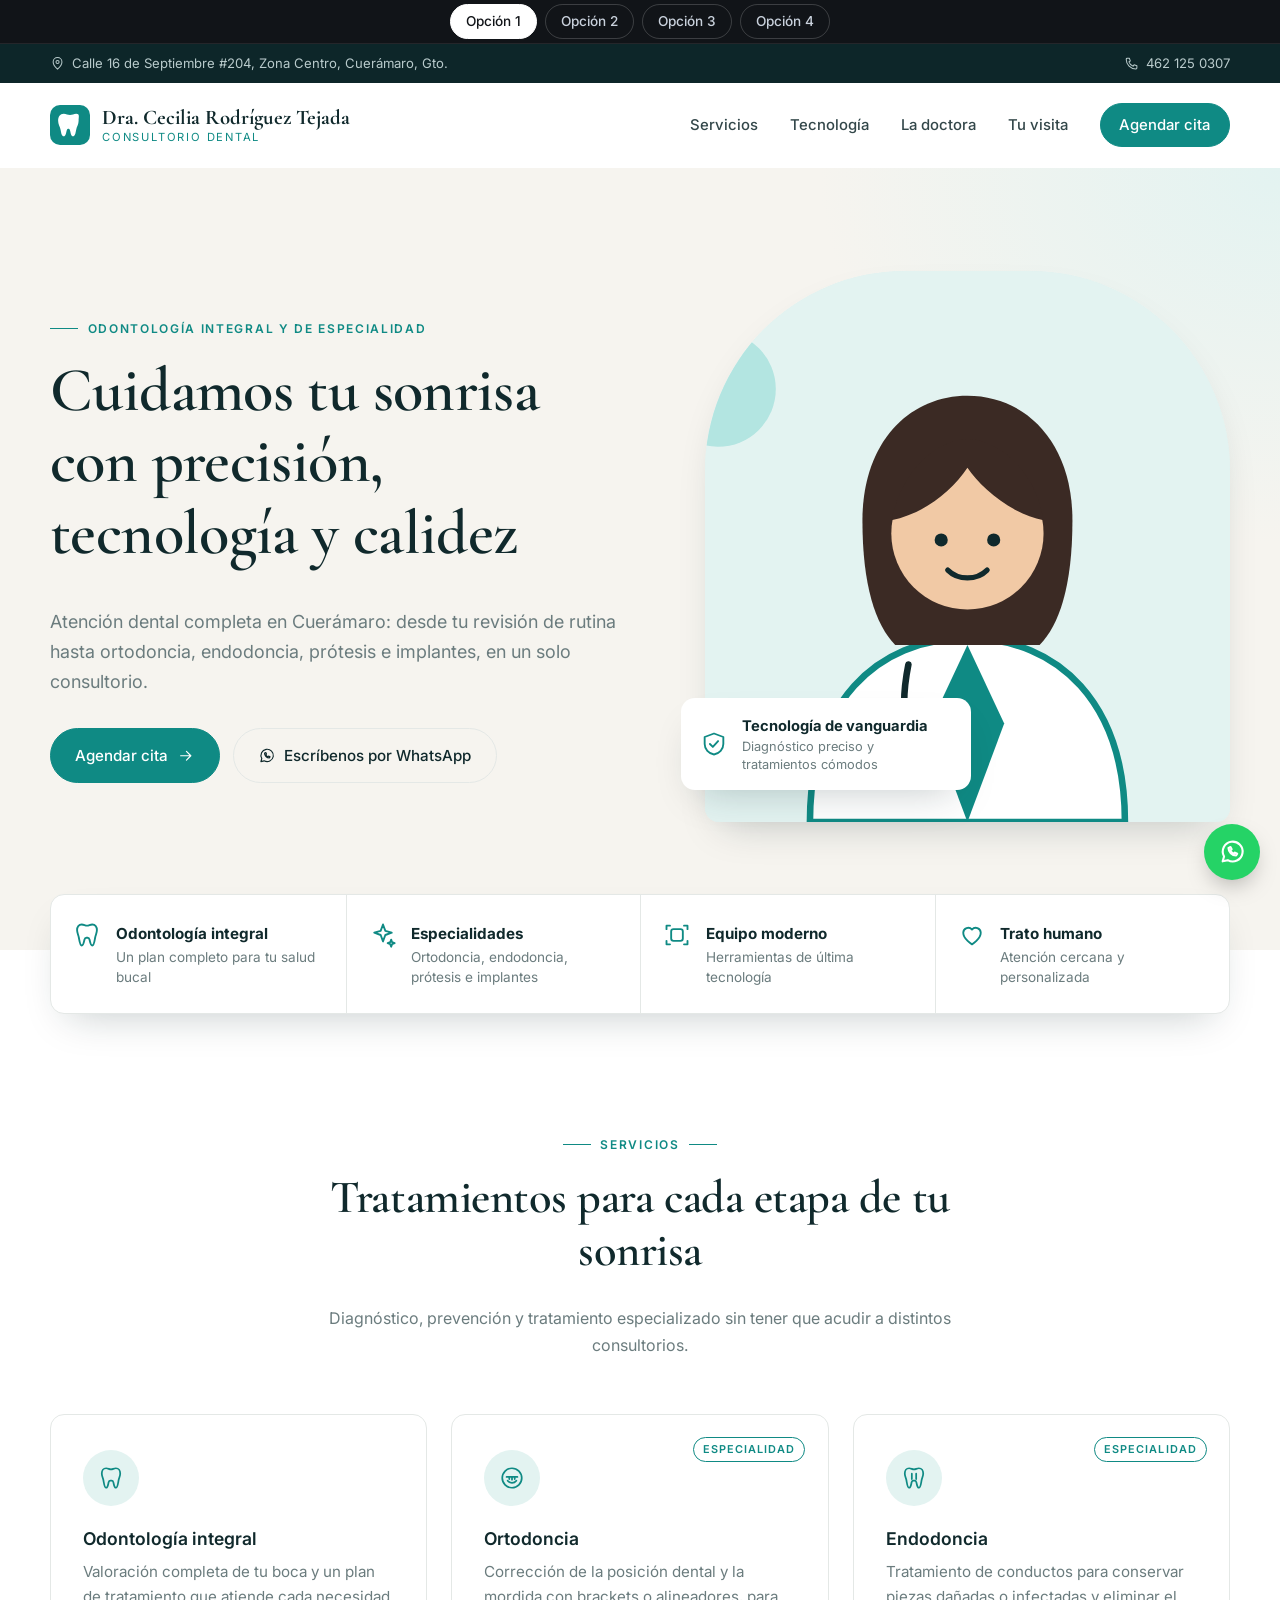
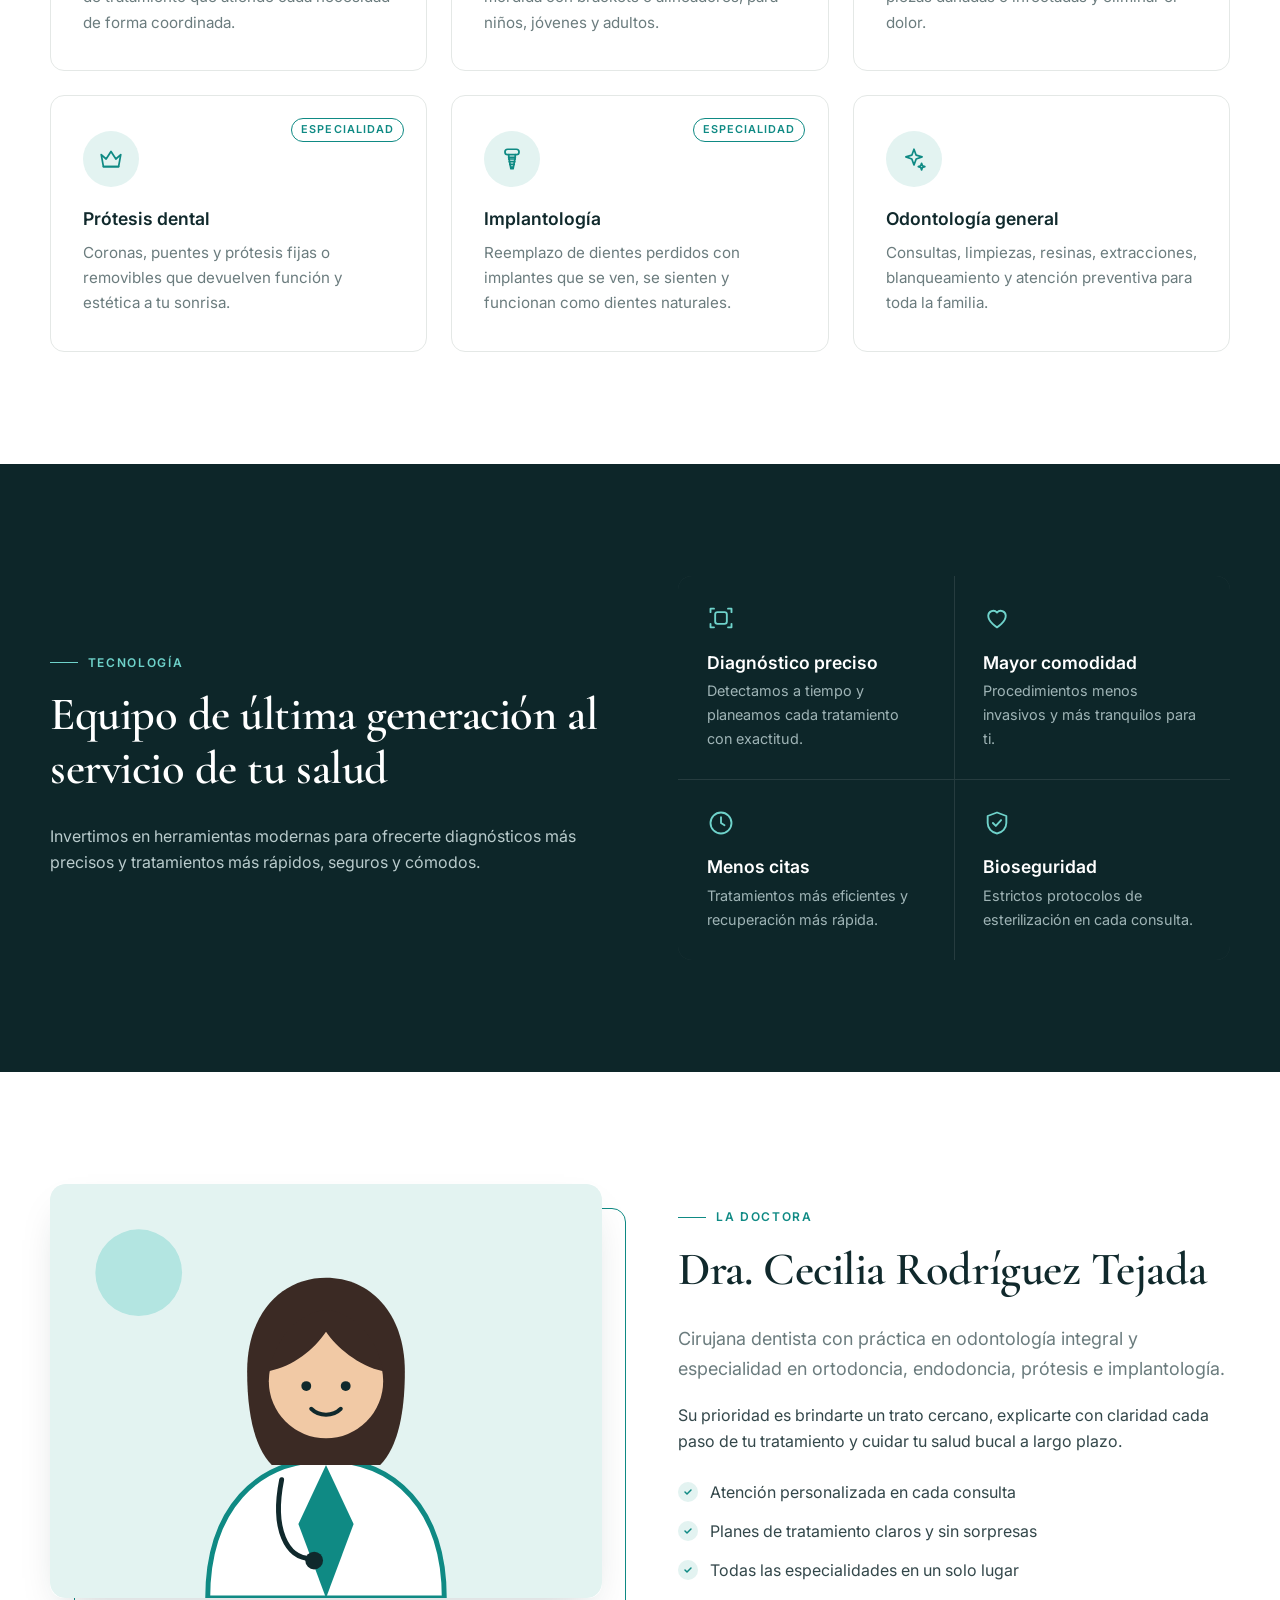
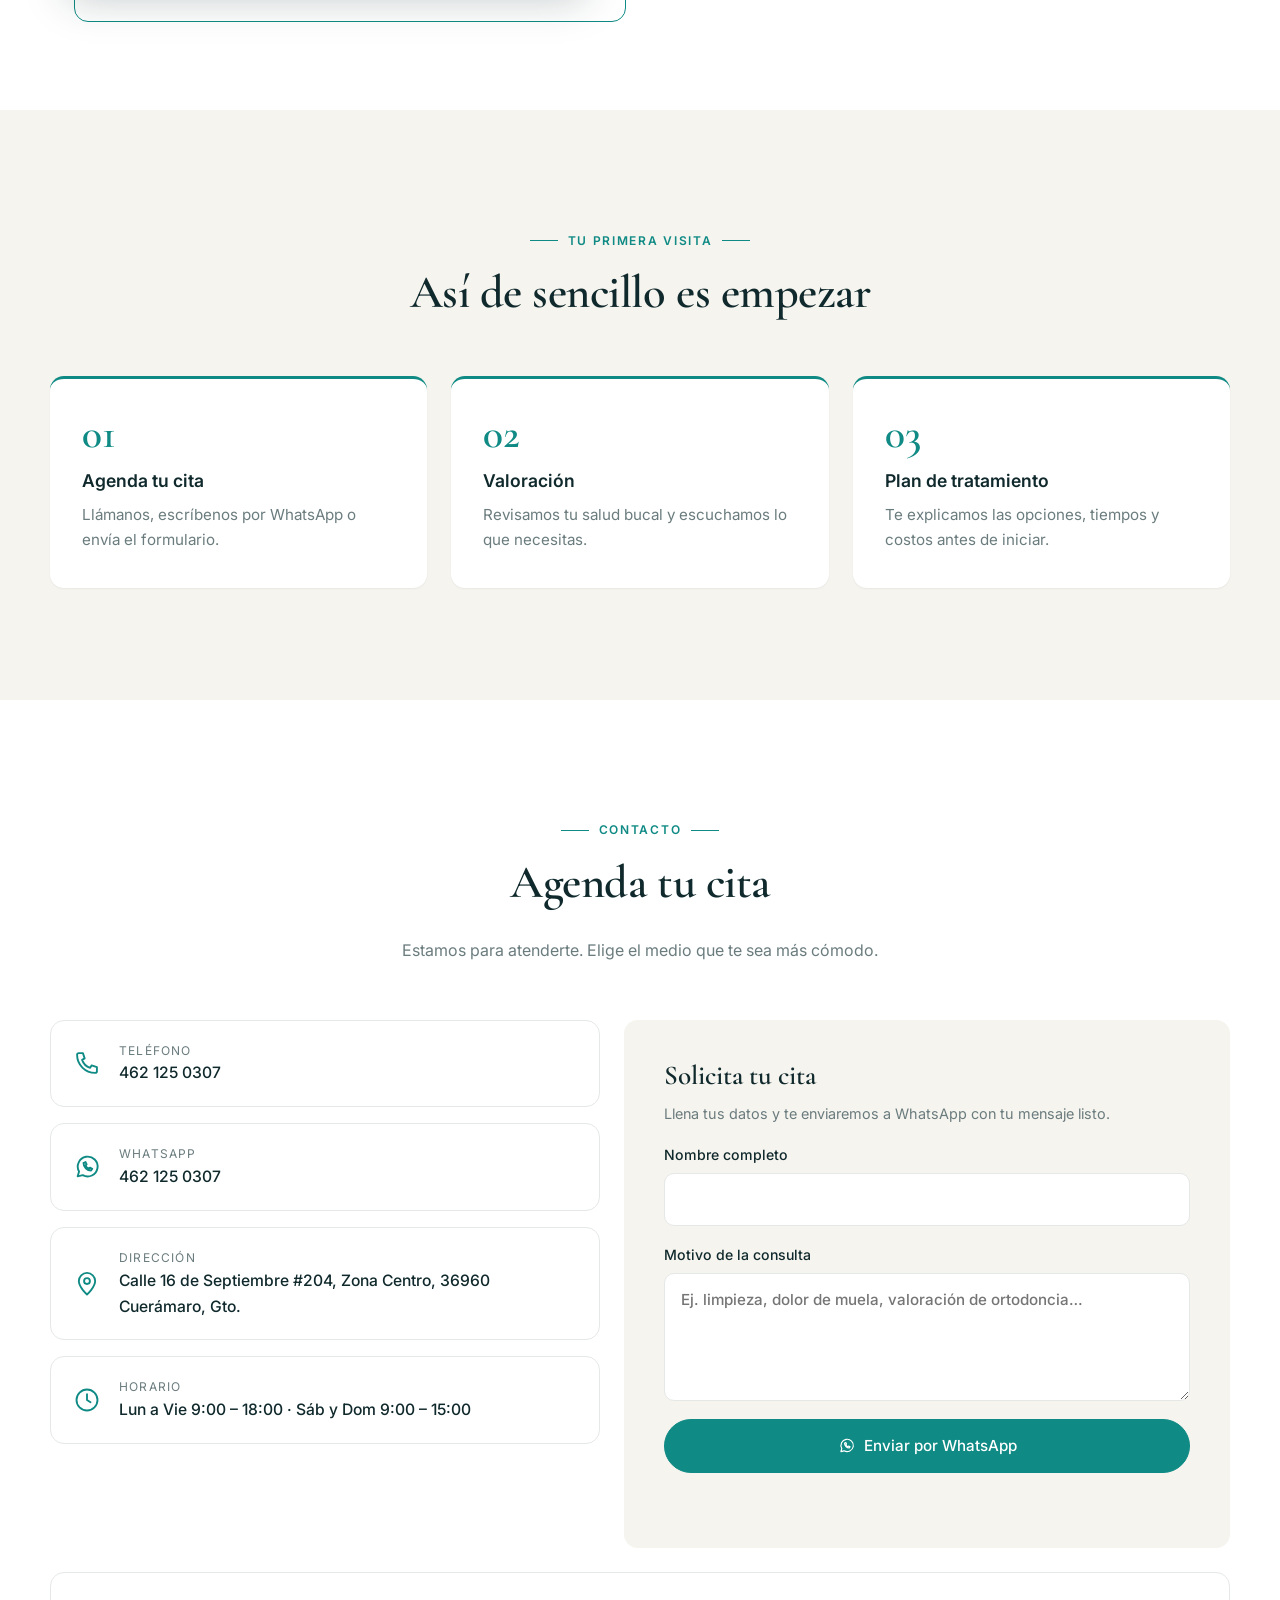
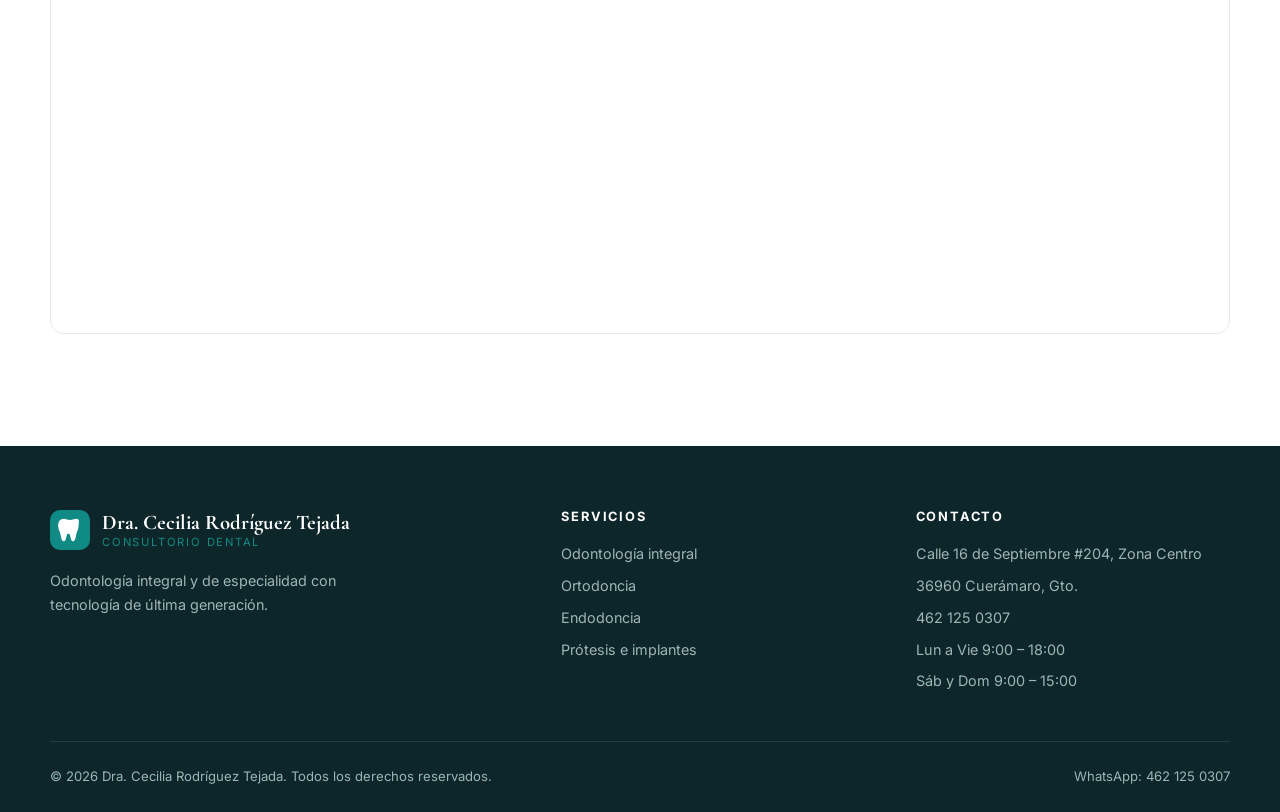
==== commit c53807f0: "Opcion 4" ====
--- a/DraCeciliaRodriguez/index.html
+++ b/DraCeciliaRodriguez/index.html
@@ -19,6 +19,7 @@
     <a href="index.html" aria-current="page">Opción 1</a>
     <a href="index2.html">Opción 2</a>
     <a href="index3.html">Opción 3</a>
+    <a href="index4.html">Opción 4</a>
   </nav>
 
   <!-- Íconos reutilizables -->
--- a/DraCeciliaRodriguez/css/styles.css
+++ b/DraCeciliaRodriguez/css/styles.css
@@ -185,7 +185,8 @@
 @media (max-width: 900px) {
   .hero__inner { grid-template-columns: 1fr; }
   .hero__media { max-width: 460px; }
-  .hero__badge { left: 12px; }
+  /* En pantallas angostas el recuadro va debajo de la foto, sin taparla */
+  .hero__badge { position: static; max-width: none; margin-top: 1rem; }
 }
 
 /* ==========================
@@ -403,7 +404,7 @@
   .hero__actions { flex-direction: column; }
   .hero__actions .btn { width: 100%; }
   .hero__media { max-width: 320px; margin-inline: auto; }
-  .hero__badge { left: -8px; right: auto; bottom: 20px; padding: .8rem 1rem; max-width: 250px; }
+  .hero__badge { padding: .8rem 1rem; }
 
   .features { margin-top: -2.5rem; }
   .features__grid { grid-template-columns: 1fr 1fr; }
--- a/DraCeciliaRodriguez/css/switcher.css
+++ b/DraCeciliaRodriguez/css/switcher.css
@@ -25,3 +25,8 @@
 
 /* Desplaza el contenido para dejar espacio al menú */
 body { padding-top: var(--switcher-h); }
+
+@media (max-width: 480px) {
+  .switcher { gap: .3rem; padding-inline: 8px; }
+  .switcher a { padding: .35em .75em; font-size: .78rem; white-space: nowrap; }
+}
